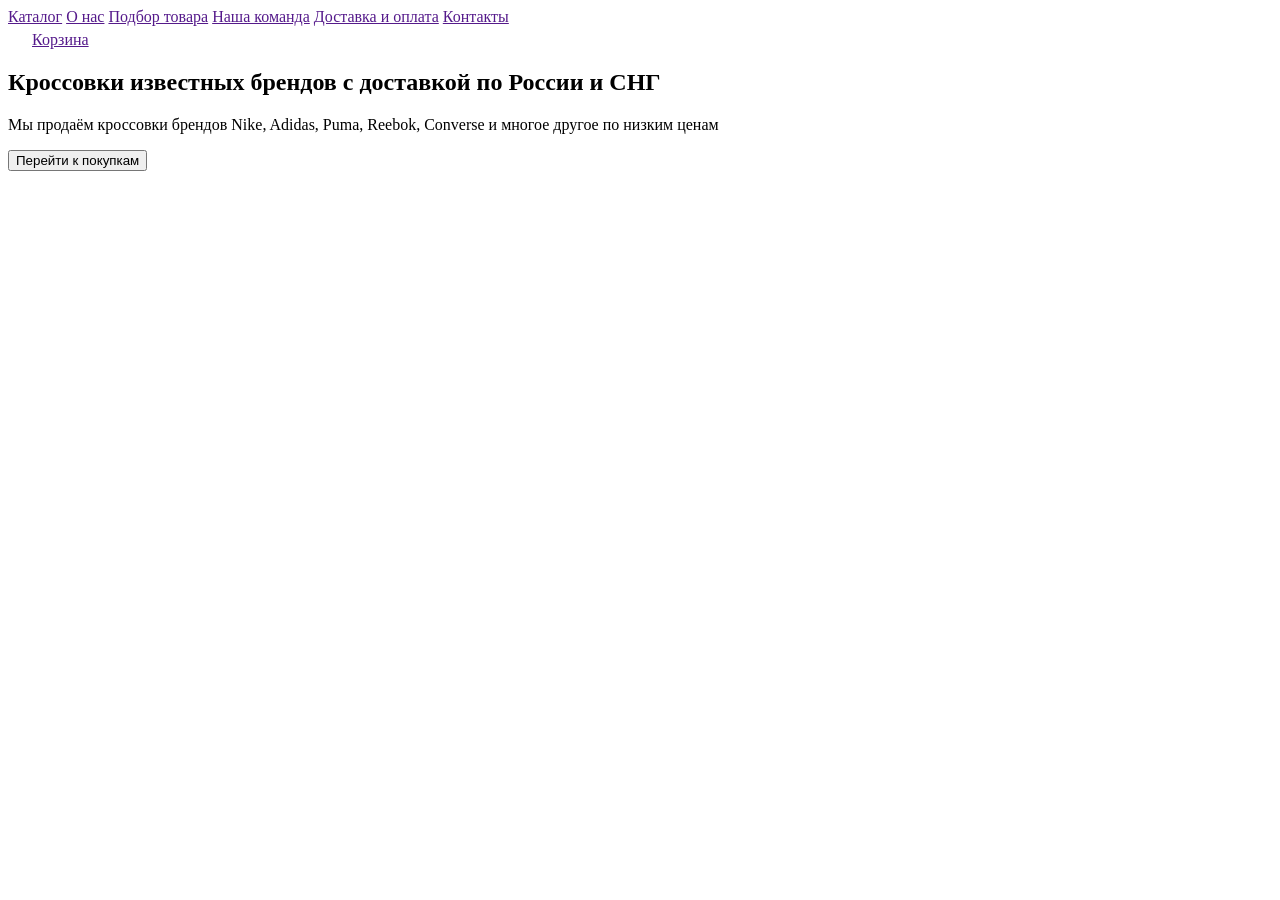
==== index.html @ 81a1a4a1 "Update index.html" ====
<!DOCTYPE html>
<html lang="en">
  <head>
    <meta charset="UTF-8">
    <meta name="viewport" content="width=device-width, initial-scale=1.0">
    <meta http-equiv="X-UA-Compatible" content="ie=edge">
    <title></title>
    <link rel="stylesheet" href="style.css">
  </head>
  <body>
    <header>
        <div class="menu">
            <a href="">Каталог</a>
            <a href="">О нас</a>
            <a href="">Подбор товара</a>
            <a href="">Наша команда</a>
            <a href="">Доставка и оплата</a>
            <a href="">Контакты</a>
        </div>
        <div class="cart">
            <img src="Vector.svg">
            <a href="">Корзина</a>
        </div>
        <div class="hero">
            <h2>Кроссовки известных брендов с доставкой по России и СНГ</h2>
            <p>Мы продаём кроссовки брендов Nike, Adidas, Puma, Reebok, Converse и многое другое по низким ценам</p>
            <button>Перейти к покупкам</button>
        </div>
    </header>
    <script src="script.js"></script>
  </body>
</html>
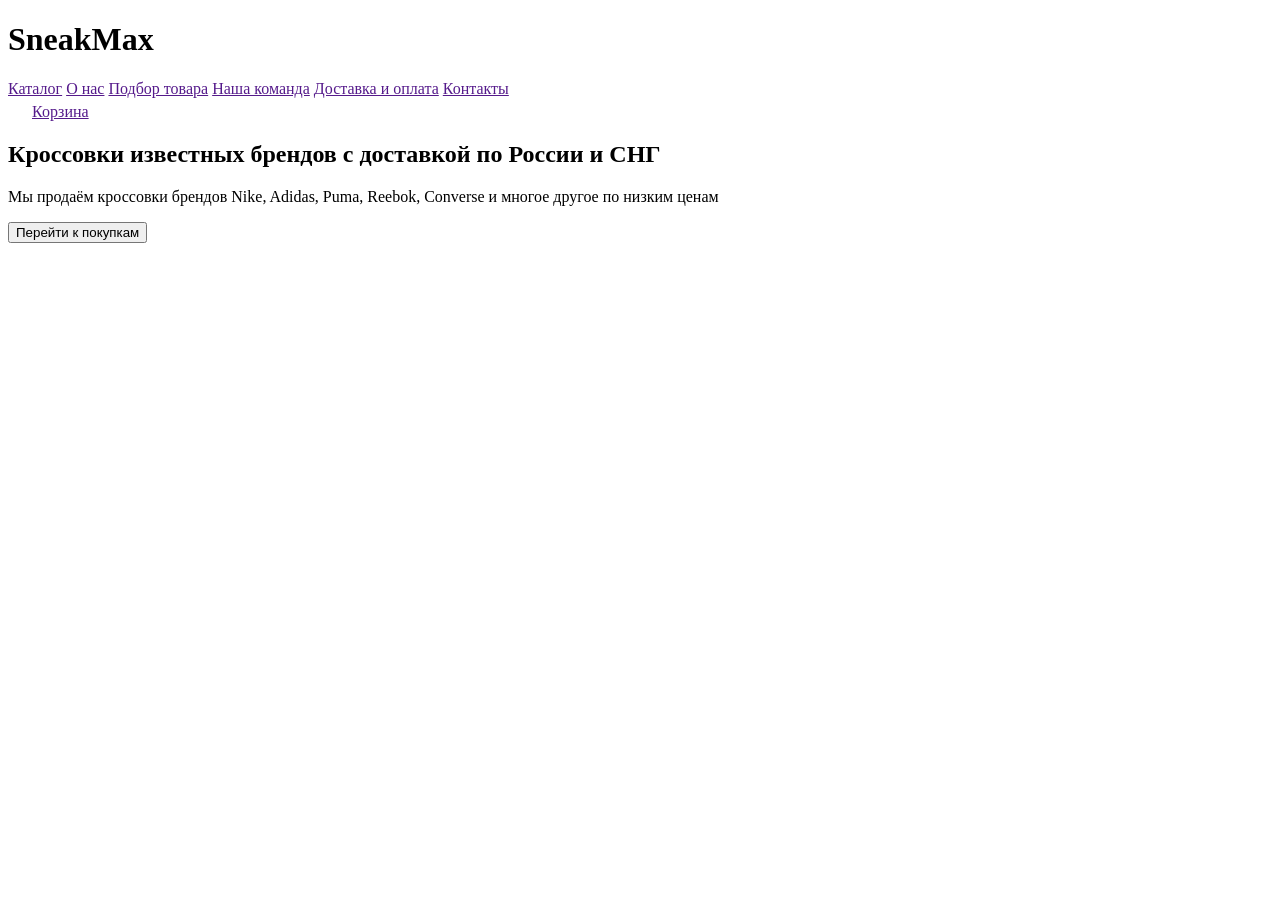
==== commit feb5aa9d: "Update index.html" ====
--- a/index.html
+++ b/index.html
@@ -4,11 +4,12 @@
     <meta charset="UTF-8">
     <meta name="viewport" content="width=device-width, initial-scale=1.0">
     <meta http-equiv="X-UA-Compatible" content="ie=edge">
-    <title></title>
+    <title>SneakMax</title>
     <link rel="stylesheet" href="style.css">
   </head>
   <body>
     <header>
+        <h1 class="logo">SneakMax</h1>
         <div class="menu">
             <a href="">Каталог</a>
             <a href="">О нас</a>
@@ -27,6 +28,10 @@
             <button>Перейти к покупкам</button>
         </div>
     </header>
+    <main>
+    </main>
+    <footer>
+    </footer>
     <script src="script.js"></script>
   </body>
 </html>
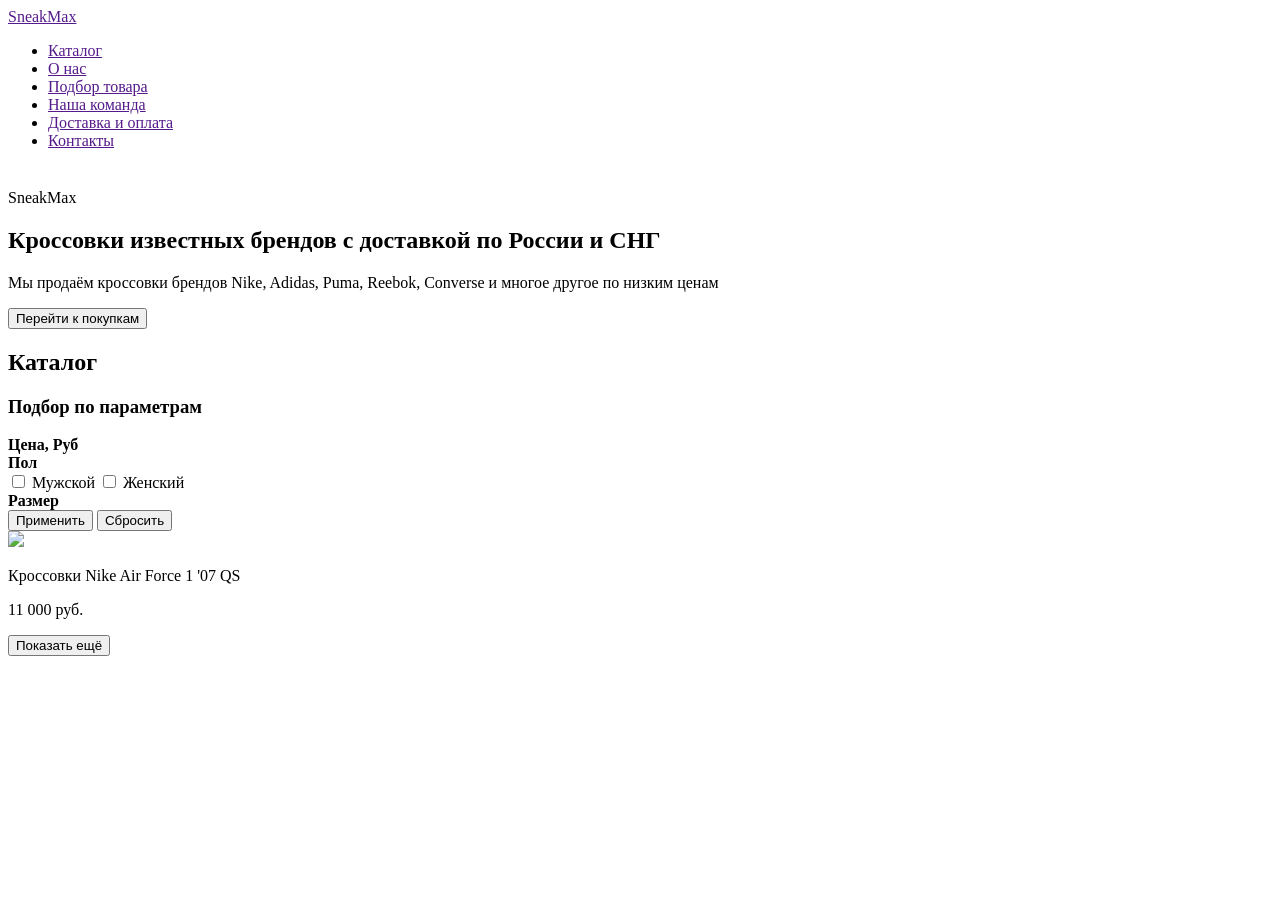
==== commit 68182c9c: "Update index.html" ====
--- a/index.html
+++ b/index.html
@@ -8,30 +8,81 @@
     <link rel="stylesheet" href="style.css">
   </head>
   <body>
-    <header>
-        <h1 class="logo">SneakMax</h1>
-        <div class="menu">
-            <a href="">Каталог</a>
-            <a href="">О нас</a>
-            <a href="">Подбор товара</a>
-            <a href="">Наша команда</a>
-            <a href="">Доставка и оплата</a>
-            <a href="">Контакты</a>
+    <header class="header">
+        <div class="container header_container grid">
+          <div class="header_left">
+            <a href="" class="logo">SneakMax</a>
+          </div>
+          <div class="header_right">
+            <nav class="nav header_nav">
+              <ul class="nav_list list_reset">
+                <li class="nav_item"><a href="" class="nav_link">Каталог</a></li>
+                <li class="nav_item"><a href="" class="nav_link">О нас</a></li>
+                <li class="nav_item"><a href="" class="nav_link">Подбор товара</a></li>
+                <li class="nav_item"><a href="" class="nav_link">Наша команда</a></li>
+                <li class="nav_item"><a href="" class="nav_link">Доставка и оплата</a></li>
+                <li class="nav_item"><a href="" class="nav_link">Контакты</a></li>
+              </ul>
+            </nav>
+            <div class="header_cart">
+              <a href="" class="cart_link"><img src="Vector.svg"></a>      
+            </div>
+          </div>
         </div>
-        <div class="cart">
-            <img src="Vector.svg">
-            <a href="">Корзина</a>
-        </div>
-        <div class="hero">
-            <h2>Кроссовки известных брендов с доставкой по России и СНГ</h2>
-            <p>Мы продаём кроссовки брендов Nike, Adidas, Puma, Reebok, Converse и многое другое по низким ценам</p>
-            <button>Перейти к покупкам</button>
-        </div>
-    </header>
-    <main>
-    </main>
-    <footer>
-    </footer>
+      </header>
+      <main class="main">
+        <section class="hero">
+          <span class="hero_bg-text">SneakMax</span>
+          <div class="cantainer hero_container">
+            <h1 class="hero_title">Кроссовки известных брендов с доставкой по России и СНГ</h1>
+            <p class="hero_text">Мы продаём кроссовки брендов Nike, Adidas, Puma, Reebok, Converse и многое другое по низким ценам</p>
+            <button class="hero_button">Перейти к покупкам</button>
+          </div>
+        </section>
+        <section class="catalog">
+          <div class="container catalog_container">
+            <h2 class="catalog_title">Каталог</h2>
+            <div class="catalog_content grid">
+              <div class="catalog_left">
+                <div class="catalog_fitter">
+                  <h3 class="catalog_subtitle">Подбор по параметрам</h3>
+                  <div class="catalog_prop">
+                    <strong class="catalog_caption">Цена, Руб</strong>
+                  </div>
+                  <div class="catalog_prop">
+                    <strong class="catalog_caption">Пол</strong>
+                    <div class="catalog_checkbox">
+                      <label class="checkbox">
+                        <input type="checkbox" class="input_checkbox">
+                        <span>Мужской</span>
+                      </label>
+                      <label class="checkbox">
+                        <input type="checkbox" class="input_checkbox">
+                        <span>Женский</span>
+                      </label>
+                    </div>
+                  </div>
+                  <div class="catalog_prop">
+                    <strong class="catalog_caption">Размер</strong>
+                  </div>
+                  <div class="catalog_buttons">
+                    <button class="submit">Применить</button>
+                    <button class="reset">Сбросить</button>
+                  </div>
+                </div>
+              </div>
+              <div class="catalog_right">
+                <div class="catalog_card">
+                  <img src="6a4ccb733d5636cb20ebbdfd22ef229cec9df732.jpg">
+                  <p class="catalog_text">Кроссовки Nike Air Force 1 '07 QS</p>
+                  <p>11 000 руб.</p>
+                </div>
+                <button>Показать ещё</button>
+              </div>
+            </div>
+          </div>
+        </section>
+      </main>        
     <script src="script.js"></script>
   </body>
 </html>
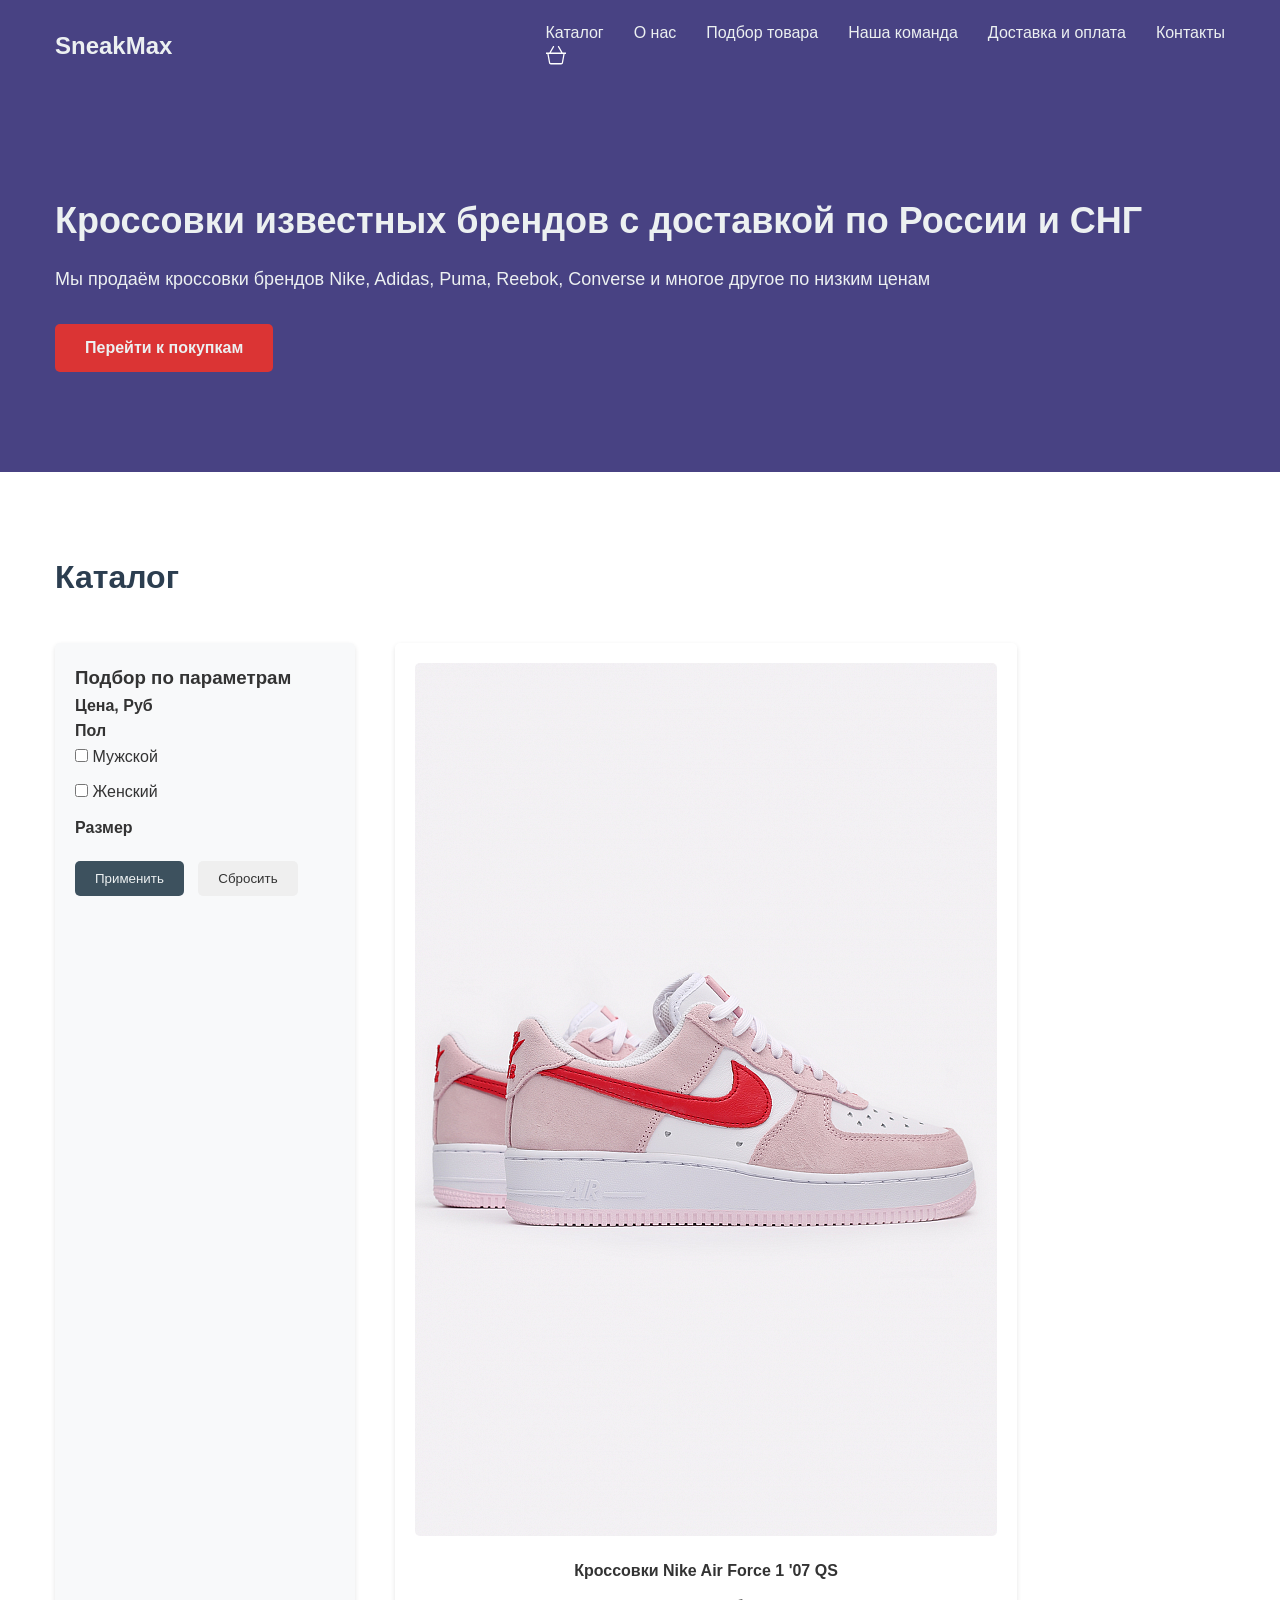
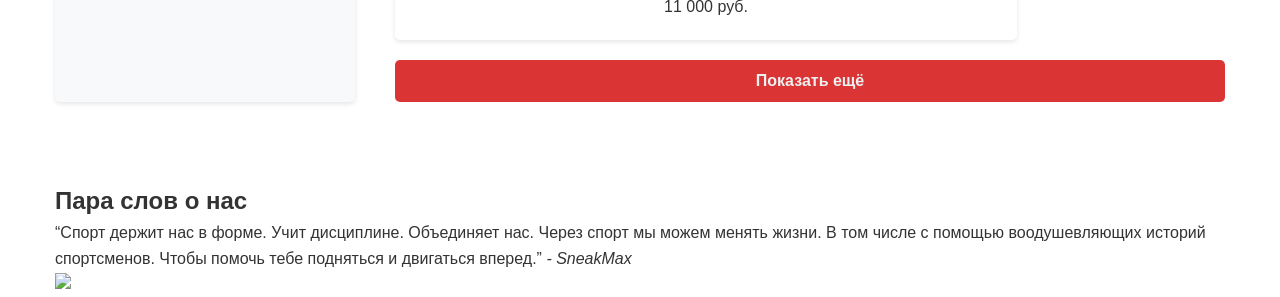
==== commit 6c8f27b0: "Update index.html" ====
--- a/index.html
+++ b/index.html
@@ -8,7 +8,8 @@
     <link rel="stylesheet" href="style.css">
   </head>
   <body>
-    <header class="header">
+    <div class="site_container">
+      <header class="header">
         <div class="container header_container grid">
           <div class="header_left">
             <a href="" class="logo">SneakMax</a>
@@ -33,7 +34,7 @@
       <main class="main">
         <section class="hero">
           <span class="hero_bg-text">SneakMax</span>
-          <div class="cantainer hero_container">
+          <div class="container hero_container">
             <h1 class="hero_title">Кроссовки известных брендов с доставкой по России и СНГ</h1>
             <p class="hero_text">Мы продаём кроссовки брендов Nike, Adidas, Puma, Reebok, Converse и многое другое по низким ценам</p>
             <button class="hero_button">Перейти к покупкам</button>
@@ -82,7 +83,22 @@
             </div>
           </div>
         </section>
-      </main>        
+        <section class="about">
+          <div class="container about_container">
+            <div class="about_text">
+              <h2 class="about_title">Пара слов о нас</h2>
+              <p class="about_descr">
+                <q class="about_quote">Спорт держит нас в форме. Учит дисциплине. Объединяет нас. Через спорт мы можем менять жизни. В том числе с помощью воодушевляющих историй спортсменов. Чтобы помочь тебе подняться и двигаться вперед.</q>
+                <cite class="about_author">- SneakMax</cite>
+              </p>
+            </div>
+            <div class="about_image">
+              <img src="dc7767b3abbc602e319bc768a28b83253dd826bc.jpg">
+            </div>
+          </div>
+        </section>
+      </main>
+    </div>
     <script src="script.js"></script>
   </body>
 </html>
--- a/style.css
+++ b/style.css
@@ -0,0 +1,218 @@
+* {
+  margin: 0;
+  padding: 0;
+  box-sizing: border-box;
+}
+
+body{
+    font-family: 'Montserrat', sans-serif;
+    color: #333;
+    line-height: 1.6;
+}
+
+.container{
+    max-width: 1200px;
+    margin: 0 auto;
+    padding: 0 15px;
+}
+
+.grid{
+    display: grid;
+    grid-template-columns: repeat(auto-fit, minmax(300px, 1fr));
+    gap: 20px;
+}
+
+.header{
+    background-color: #484283;
+    padding: 20px 0;
+}
+
+.header_container{
+    display: flex;
+    justify-content: space-between;
+    align-items: center;
+}
+
+.logo{
+    color: #ecf0f1;
+    font-size: 24px;
+    font-weight: bold;
+    text-decoration: none;
+}
+
+.nav_list{
+    list-style: none;
+    display: flex;
+    gap: 30px;
+}
+
+.nav_link{
+    color: #ecf0f1;
+    text-decoration: none;
+    font-weight: 500;
+    transition: color 0.3s;
+}
+
+.nav_link:hover{
+    color: #3498db;
+}
+
+.header_cart{
+    display: flex;
+    align-items: center;
+}
+
+.cart_link{
+    color: #ecf0f1;
+    text-decoration: none;
+}
+
+.hero{
+    background-color: #484283;
+    color: #ecf0f1;
+    padding: 100px 0;
+    position: relative;
+}
+
+.hero_bg-text{
+    position: absolute;
+    top: 50%;
+    left: 50%;
+    transform: translate(-50%, -50%);
+    font-size: 100px;
+    opacity: 0.1;
+    font-weight: bold;
+    z-index: -1;
+}
+
+.hero_title{
+    font-size: 36px;
+    font-weight: bold;
+    margin: 0 0 15px 0;
+}
+
+.hero_text{
+    font-size: 18px;
+    margin: 0 0 30px 0;
+}
+
+.hero_button{
+    background-color: #db3434;
+    color: #ecf0f1;
+    border: none;
+    padding: 15px 30px;
+    font-size: 16px;
+    font-weight: bold;
+    border-radius: 5px;
+    cursor: pointer;
+    transition: background-color 0.3s;
+}
+
+.hero_button:hover{
+    background-color: #b92929;
+}
+
+.catalog{
+    padding: 80px 0;
+}
+
+.catalog_title{
+    font-size: 32px;
+    font-weight: bold;
+    margin: 0 0 40px 0;
+    color: #2c3e50;
+}
+
+.catalog_content{
+    display: grid;
+    grid-template-columns: 300px 1fr;
+    gap: 40px;
+}
+
+.catalog_left{
+    background-color: #f8f9fa;
+    padding: 20px;
+    border-radius: 5px;
+    box-shadow: 0 2px 5px rgba(0, 0, 0, 0.1);
+}
+
+.catalog_subitle{
+    font-size: 20px;
+    font-weight: bold;
+    margin: 0 0 20px 0;
+}
+
+.catalog_caption{
+    font-weight: bold;
+    margin-bottom: 10px;
+}
+
+.catalog_checkbox label{
+    display: block;
+    margin: 0 0 10px 0;
+}
+
+.catalog_buttons{
+    margin: 20px 0 0 0;
+}
+
+.submit, .reset{
+    padding: 10px 20px;
+    border: none;
+    border-radius: 5px;
+    cursor: pointer;
+    margin: 0 10px 0 0;
+}
+
+.submit{
+    background-color: #3d515e;
+    color: #ecf0f1;
+}
+
+.reset{
+    color: #333;
+}
+
+.catalog_right{
+    display: flex;
+    flex-wrap: wrap;
+    gap: 20px;
+}
+
+.catalog_card{
+    background-color: #fff;
+    border-radius: 5px;
+    box-shadow: 0 2px 5px rgba(0, 0, 0, 0.1);
+    padding: 20px;
+    text-align: center;
+    transition: transform 0.3s;
+}
+
+.catalog_card:hover{
+    transform: translateY(-5px);
+}
+
+.catalog_card img{
+    width: 100%;
+    height: auto;
+    border-radius: 5px;
+    margin: 0 0 15px 0;
+}
+
+.catalog_text{
+    font-size: 16px;
+    font-weight: bold;
+    margin: 0 0 10px 0;
+}
+
+.catalog_right button{
+    width: 100%;
+    background-color: #db3434;
+    color: #ecf0f1;
+    border: none;
+    padding: 12px;
+    border-radius: 5px;
+    font-size: 16px;
+    font-weight: bold;
+    cursor: pointer;
+}
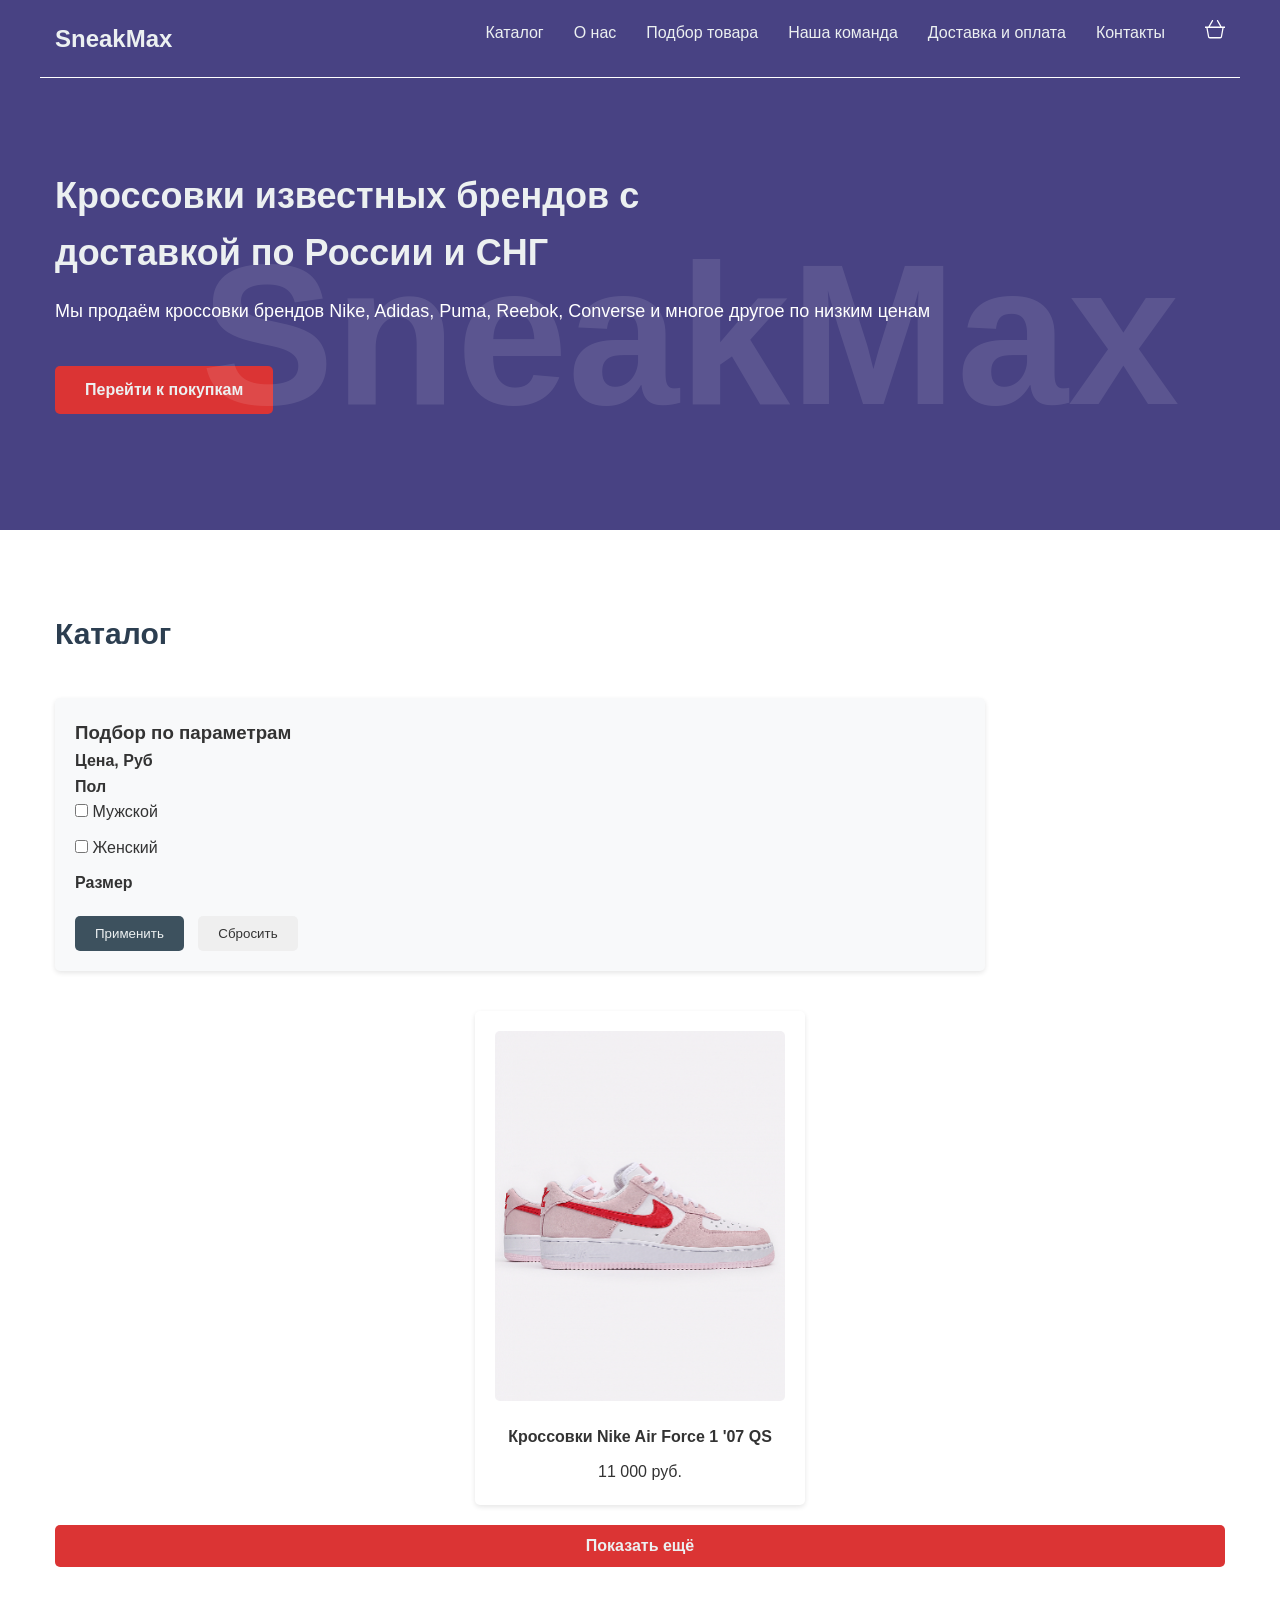
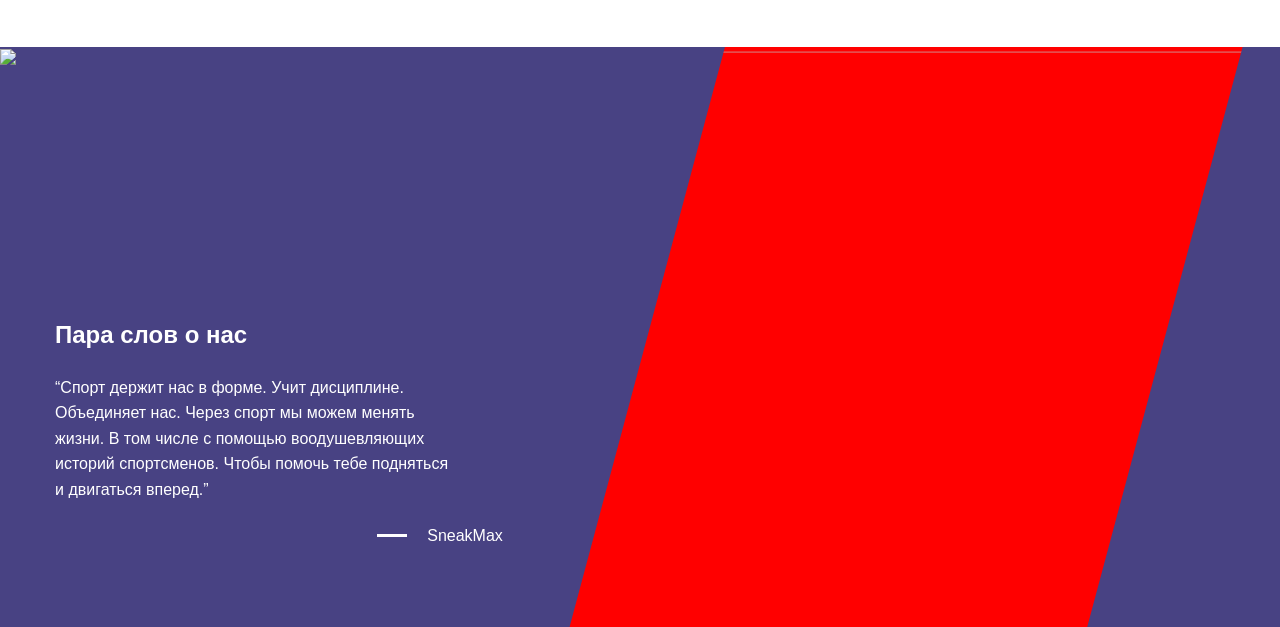
==== commit 62ff3267: "Update index.html" ====
--- a/index.html
+++ b/index.html
@@ -84,12 +84,13 @@
           </div>
         </section>
         <section class="about">
+          <img class="about_figure" src="figure.svg">
           <div class="container about_container">
             <div class="about_text">
               <h2 class="about_title">Пара слов о нас</h2>
               <p class="about_descr">
                 <q class="about_quote">Спорт держит нас в форме. Учит дисциплине. Объединяет нас. Через спорт мы можем менять жизни. В том числе с помощью воодушевляющих историй спортсменов. Чтобы помочь тебе подняться и двигаться вперед.</q>
-                <cite class="about_author">- SneakMax</cite>
+                <cite class="about_author">SneakMax</cite>
               </p>
             </div>
             <div class="about_image">
--- a/style.css
+++ b/style.css
@@ -18,19 +18,43 @@
 
 .grid{
     display: grid;
-    grid-template-columns: repeat(auto-fit, minmax(300px, 1fr));
-    gap: 20px;
+    grid-template-columns: repeat(12, 1fr);
+    row-gap: 20px;
+    column-gap: 20px;
 }
 
 .header{
+    position: fixed;
     background-color: #484283;
-    padding: 20px 0;
+    left: 0;
+    top: 0;
+    width: 100%;
+    z-index: 100;
 }
 
 .header_container{
-    display: flex;
-    justify-content: space-between;
-    align-items: center;
+    position: relative;
+    padding: 20px 15px 20px 15px;
+}
+
+.header_container::before{
+    position: absolute;
+    content: "";
+    bottom: 0;
+    height: 1px;
+    background-color: white;
+    width: 100%;
+}
+
+.header_left{
+    grid-column-start: span 2;
+    grid-column-end: auto;
+}
+
+.header_right{
+    display: flex;
+    justify-content: flex-end;
+    grid-column: 10 span;
 }
 
 .logo{
@@ -58,8 +82,8 @@
 }
 
 .header_cart{
-    display: flex;
-    align-items: center;
+    position: relative;
+    margin-left: 40px;
 }
 
 .cart_link{
@@ -70,8 +94,9 @@
 .hero{
     background-color: #484283;
     color: #ecf0f1;
-    padding: 100px 0;
-    position: relative;
+    padding: 130px 0;
+    position: relative;
+    height: 530px;
 }
 
 .hero_bg-text{
@@ -79,21 +104,31 @@
     top: 50%;
     left: 50%;
     transform: translate(-50%, -50%);
-    font-size: 100px;
+    font-size: 200px;
     opacity: 0.1;
     font-weight: bold;
-    z-index: -1;
+    z-index: 10;
+    margin-top: 70px;
+    margin-left: 50px;
+    line-height: 200px;
+    color: white;
 }
 
 .hero_title{
     font-size: 36px;
     font-weight: bold;
-    margin: 0 0 15px 0;
+    margin: 0;
+    margin-top: 50px;
+    margin-bottom: 15px;
+    max-width: 50%;
 }
 
 .hero_text{
     font-size: 18px;
-    margin: 0 0 30px 0;
+    margin: 0;
+    color: white;
+    max-width: calc(50%-100px);
+    margin-bottom: 40px;
 }
 
 .hero_button{
@@ -112,12 +147,22 @@
     background-color: #b92929;
 }
 
+.hero_container{
+    position: relative;
+    z-index: 5;
+    display: flex;
+    flex-direction: column;
+    align-items: flex-start;
+    justify-content: center;
+    height: 100%;
+}
+
 .catalog{
     padding: 80px 0;
 }
 
 .catalog_title{
-    font-size: 32px;
+    font-size: 30px;
     font-weight: bold;
     margin: 0 0 40px 0;
     color: #2c3e50;
@@ -134,6 +179,7 @@
     padding: 20px;
     border-radius: 5px;
     box-shadow: 0 2px 5px rgba(0, 0, 0, 0.1);
+    grid-column: 3 span;
 }
 
 .catalog_subitle{
@@ -175,8 +221,11 @@
 
 .catalog_right{
     display: flex;
+    flex-direction: column;
     flex-wrap: wrap;
     gap: 20px;
+    align-items: center;
+    grid-column: 9 span;
 }
 
 .catalog_card{
@@ -193,8 +242,8 @@
 }
 
 .catalog_card img{
-    width: 100%;
-    height: auto;
+    width: 290px;
+    height: 370px;
     border-radius: 5px;
     margin: 0 0 15px 0;
 }
@@ -216,3 +265,80 @@
     font-weight: bold;
     cursor: pointer;
 }
+
+.about{
+    position: relative;
+    overflow: hidden;
+    height: 580px;
+    background-color: #484283;
+}
+
+.about_container{
+    position: relative;
+    display: flex;
+    align-items: center;
+    height: 100%;
+}
+
+.about_text{
+    width: 34%;
+    transform: translateY(70px);
+}
+
+.about_title{
+    margin-bottom: 20px;
+    color: white;
+}
+
+.about_descr{
+    font: var(--middle-book);
+    color: white;
+}
+
+.about_quote{
+    display: inline-block;
+    margin-bottom: 20px;
+    font: inherit;
+}
+
+.about_author{
+    display: flex;
+    align-items: center;
+    justify-content: flex-end;
+    font: var(--prehigh-regular);
+    font-style: normal;
+    transform: translateX(50px);
+}
+
+.about_author::before{
+    content: "";
+    display: inline-block;
+    margin-right: 20px;
+    width: 30px;
+    height: 3px;
+    background-color: white;
+}
+
+.about_image{
+    position: absolute;
+    right: 100px;
+    top: -150px;
+    flex-shrink: 0;
+    overflow: hidden;
+    width: 500px;
+    height: 950px;
+    background-color: red;
+    transform: rotate(15deg);
+}
+
+.about_image img{
+    position: absolute;
+    left: 50%;
+    top: 0;
+    width: 200%;
+    height: 100%;
+    max-width: none;
+    -o-object-fit: cover;
+    object-fit: cover;
+    transform: rotate(-15deg) translateX(-50%);
+}
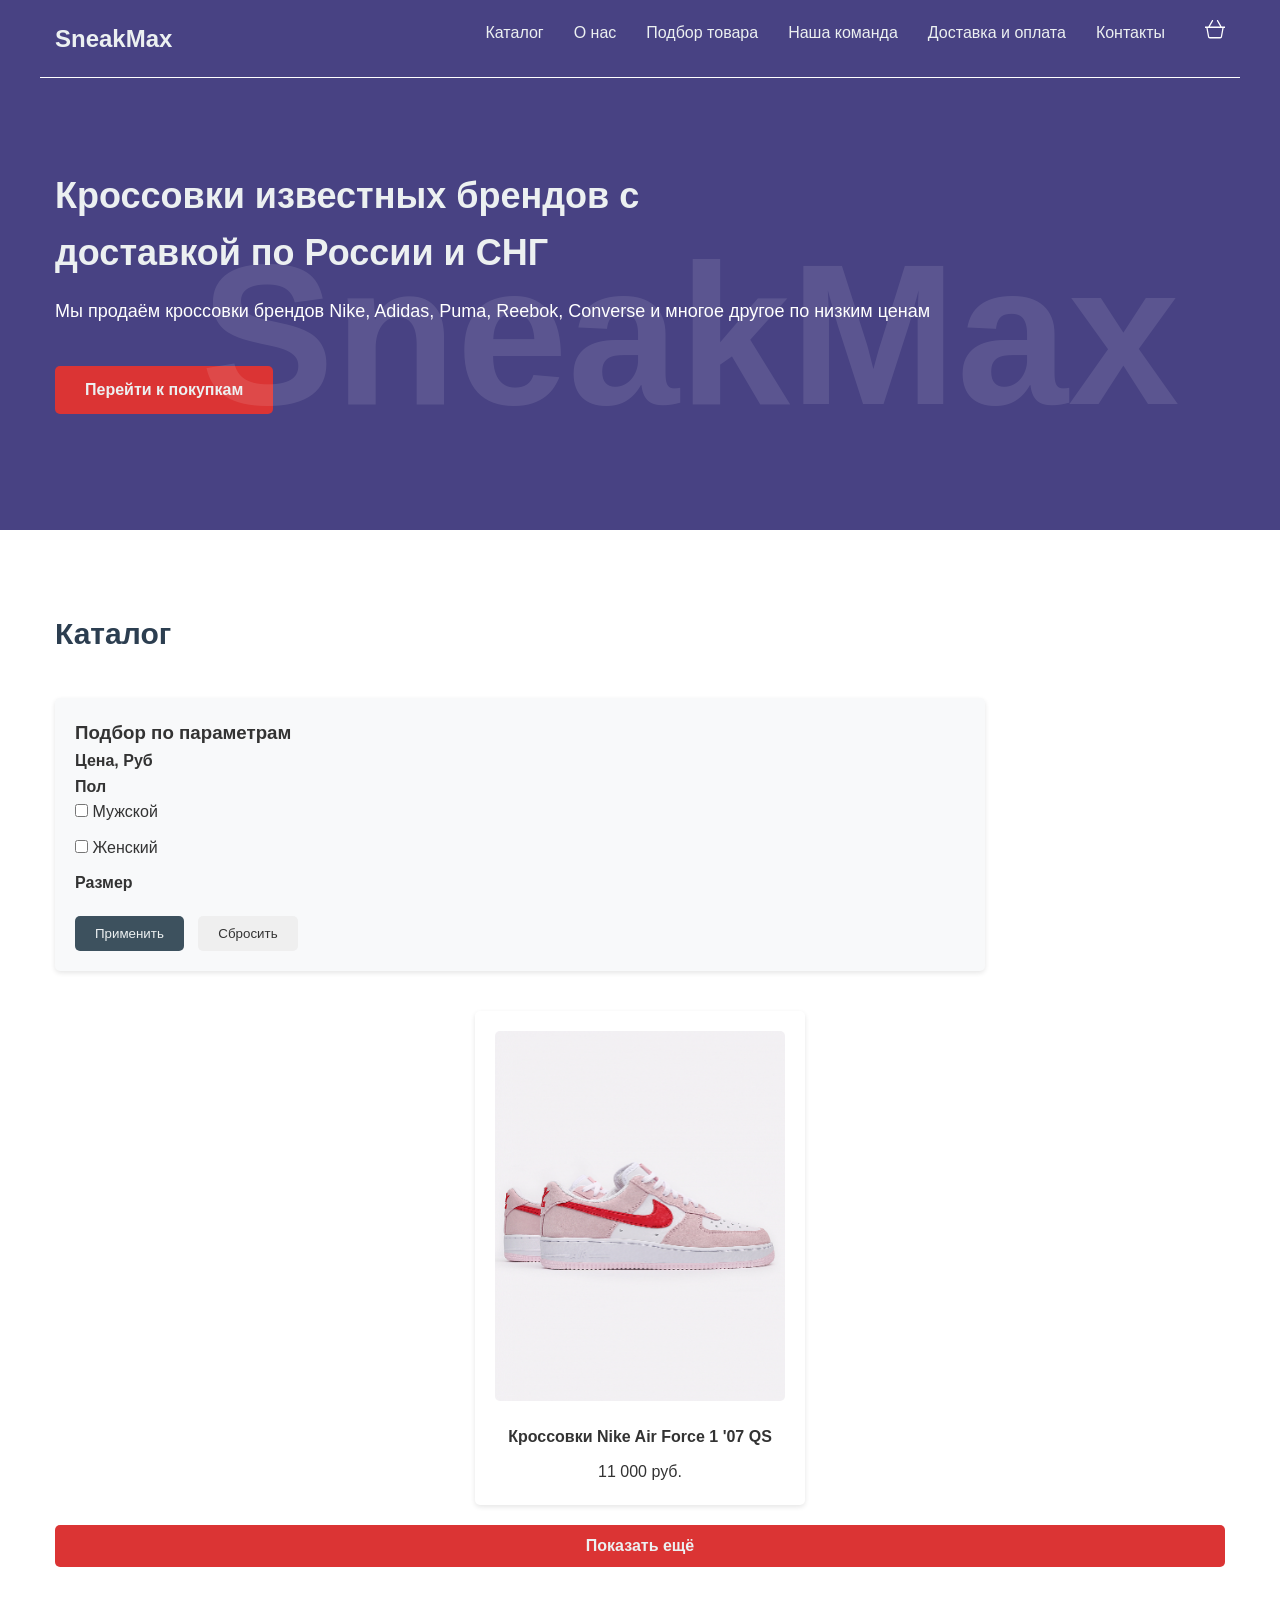
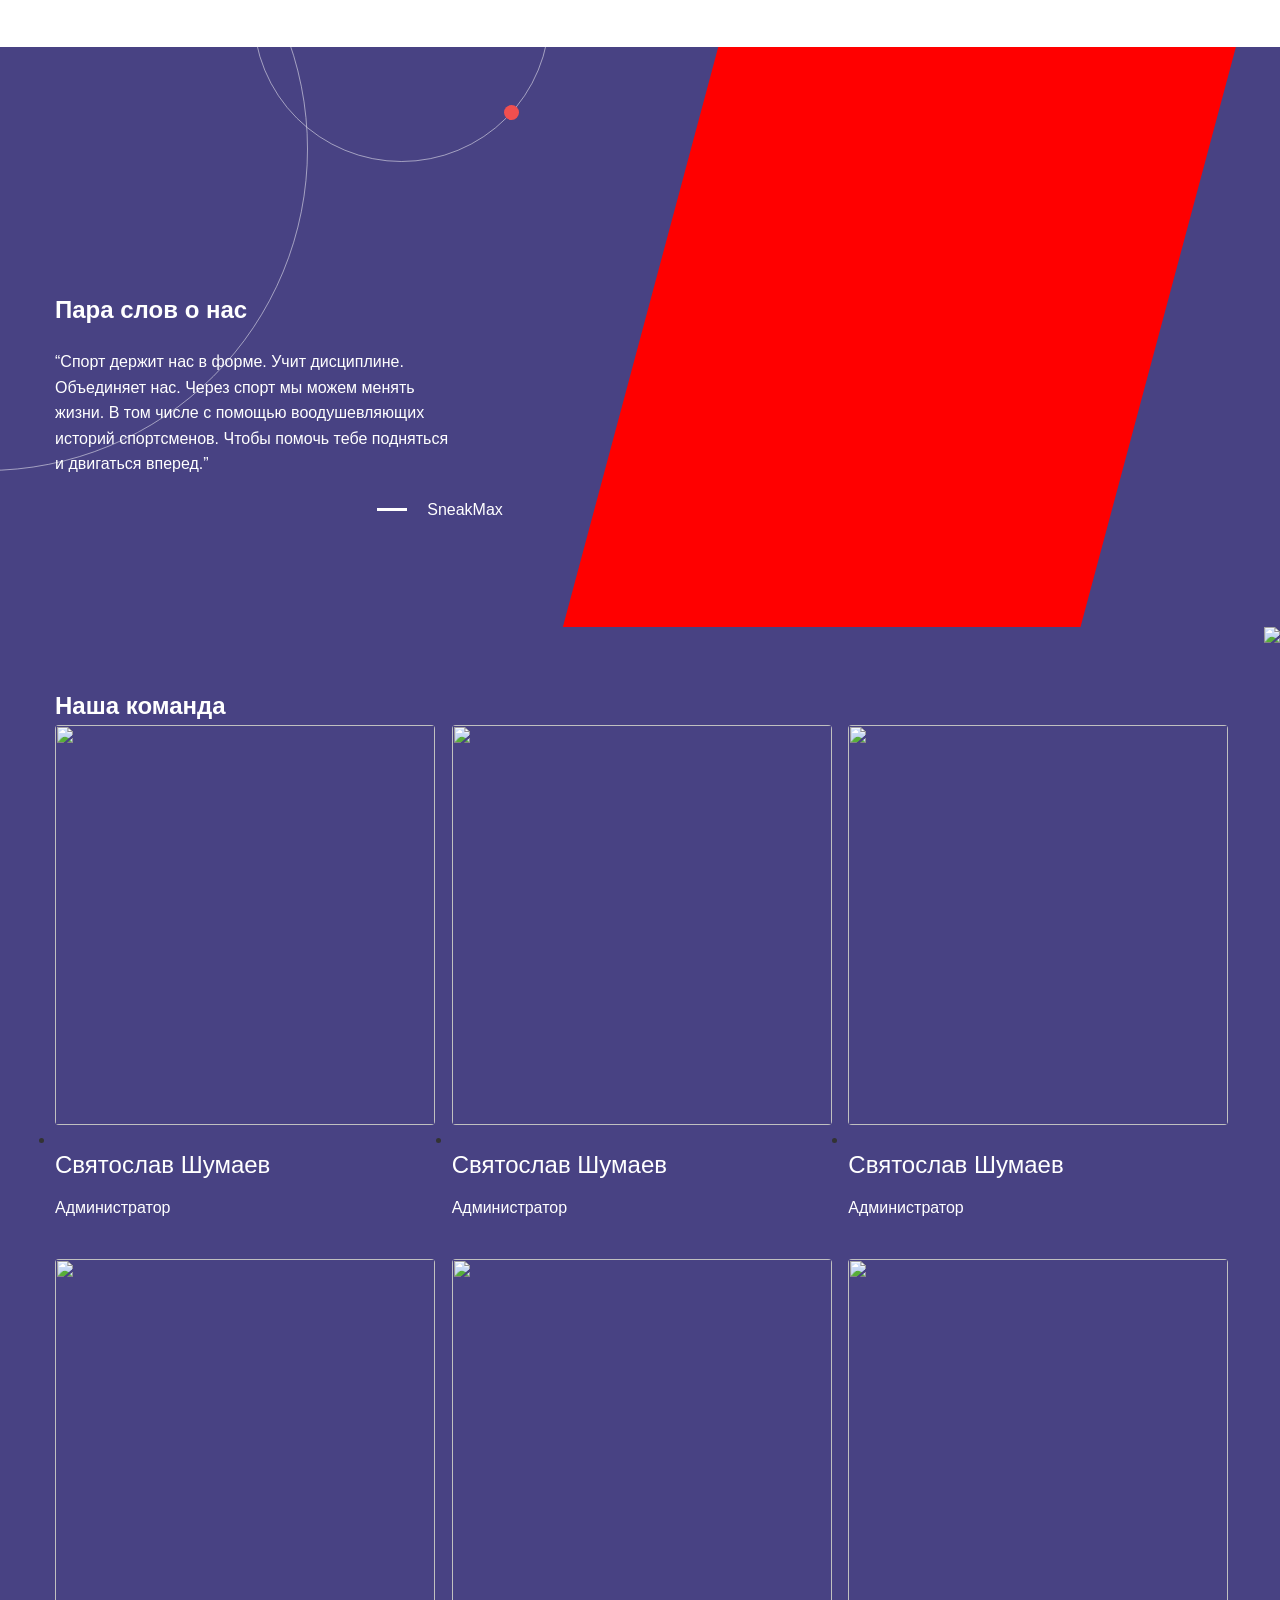
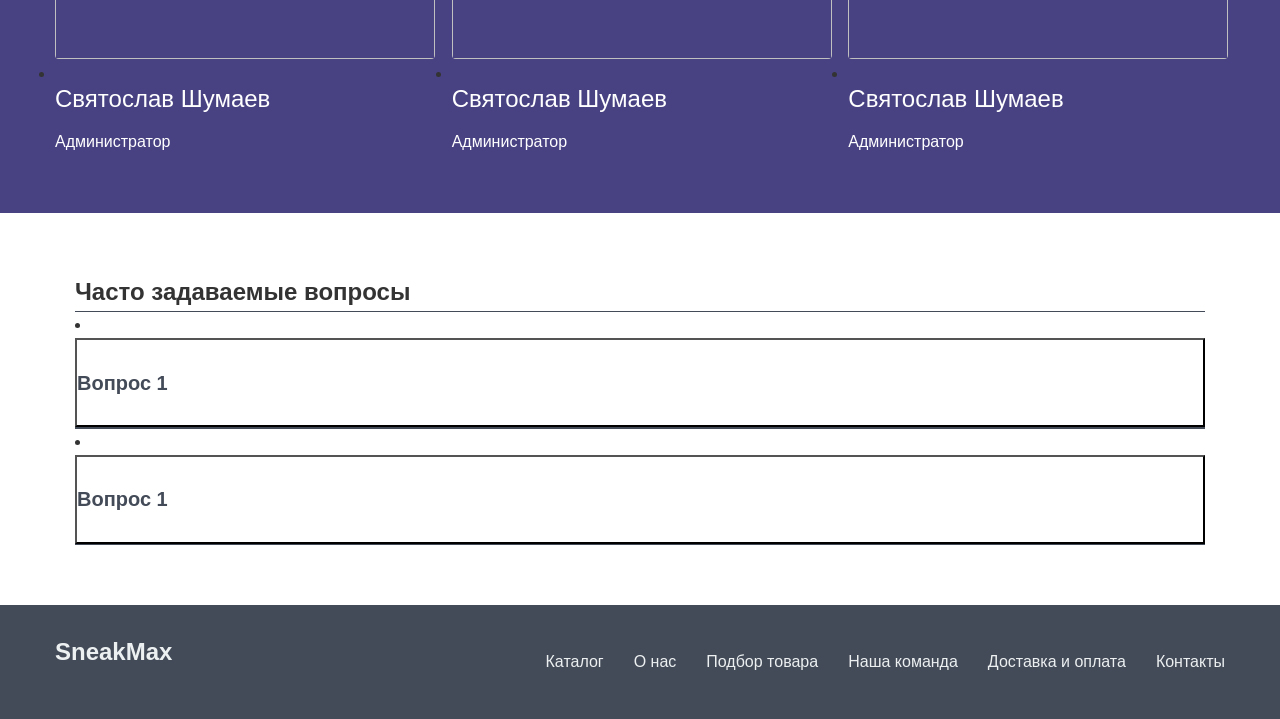
==== commit e3bfd603: "Update index.html" ====
--- a/index.html
+++ b/index.html
@@ -98,7 +98,89 @@
             </div>
           </div>
         </section>
+        <section class="team">
+          <img class="team_figure" src="Group 72.svg">
+          <div class="container">
+            <h2 class="team_title">Наша команда</h2>
+            <ul class="team_list list-reset grid">
+              <li class="team_item">
+                <img class="team_img" src="team-1.jpg">
+                <strong class="team_subtitle">Святослав Шумаев</strong>
+                <span class="team_post">Администратор</span>
+              </li>
+              <li class="team_item">
+                <img class="team_img" src="team-1.jpg">
+                <strong class="team_subtitle">Святослав Шумаев</strong>
+                <span class="team_post">Администратор</span>
+              </li>
+              <li class="team_item">
+                <img class="team_img" src="team-1.jpg">
+                <strong class="team_subtitle">Святослав Шумаев</strong>
+                <span class="team_post">Администратор</span>
+              </li>
+              <li class="team_item">
+                <img class="team_img" src="team-1.jpg">
+                <strong class="team_subtitle">Святослав Шумаев</strong>
+                <span class="team_post">Администратор</span>
+              </li>
+              <li class="team_item">
+                <img class="team_img" src="team-1.jpg">
+                <strong class="team_subtitle">Святослав Шумаев</strong>
+                <span class="team_post">Администратор</span>
+              </li>
+              <li class="team_item">
+                <img class="team_img" src="team-1.jpg">
+                <strong class="team_subtitle">Святослав Шумаев</strong>
+                <span class="team_post">Администратор</span>
+              </li>
+            </ul>
+          </div>
+        </section>
+        <section class="faq">
+          <div class="container">
+            <h2 class="faq_title">Часто задаваемые вопросы</h2>
+            <ui class="faq_list">
+              <li class="faq-accordion">
+                <button class="faq-accordion_control">
+                  <span class="faq-accordion_title">Вопрос 1</span>
+                  <span class="faq-accordion_icon"></span>
+                </button>
+                <div class="faq-accordion_content">
+                  <p>А это ответ 1: в комплексе функционируют 6 детских садов с площадками, воспитателями и всякими другими людьми</p>
+                </div>
+              </li>
+              <li class="faq-accordion">
+                <button class="faq-accordion_control">
+                  <span class="faq-accordion_title">Вопрос 1</span>
+                  <span class="faq-accordion_icon"></span>
+                </button>
+                <div class="faq-accordion_content">
+                  <p>А это ответ 1: в комплексе функционируют 6 детских садов с площадками, воспитателями и всякими другими людьми</p>
+                </div>
+              </li>
+            </ui>
+          </div>
+        </section>
       </main>
+      <footer class="footer">
+        <div class="container footer_container">
+          <div class="footer_left">
+            <a href="" class="logo">SneakMax</a>
+          </div>
+          <div class="footer_right">
+            <nav class="nav footer_nav">
+              <ul class="nav_list list_reset">
+                <li class="nav_item"><a href="" class="nav_link">Каталог</a></li>
+                <li class="nav_item"><a href="" class="nav_link">О нас</a></li>
+                <li class="nav_item"><a href="" class="nav_link">Подбор товара</a></li>
+                <li class="nav_item"><a href="" class="nav_link">Наша команда</a></li>
+                <li class="nav_item"><a href="" class="nav_link">Доставка и оплата</a></li>
+                <li class="nav_item"><a href="" class="nav_link">Контакты</a></li>
+              </ul>
+            </nav>
+          </div>
+        </div>
+      </footer>
     </div>
     <script src="script.js"></script>
   </body>
--- a/style.css
+++ b/style.css
@@ -271,6 +271,12 @@
     overflow: hidden;
     height: 580px;
     background-color: #484283;
+}
+
+.about_figure{
+    position: absolute;
+    left: 0;
+    top: 0;
 }
 
 .about_container{
@@ -342,3 +348,151 @@
     object-fit: cover;
     transform: rotate(-15deg) translateX(-50%);
 }
+
+.team{
+    position: relative;
+    padding: 60px 0;
+    background-color: #484283;
+}
+
+.team_figure{
+    position: absolute;
+    right: 0;
+    top: 0;
+}
+
+.team_title{
+    color: white;
+}
+
+.team_list{
+    position: relative;
+    z-index: 5;
+    row-gap: 40px;
+    column-gap: 20px;
+}
+
+.team_item{
+    grid-column: 4 span;
+}
+
+.team_img{
+    overflow: hidden;
+    margin-bottom: 20px;
+    border-radius: 4px;
+    width: 380px;
+    height: 400px;
+}
+
+.team_subtitle{
+    display: block;
+    margin-bottom: 20px;
+    font-weight: 400;
+    font-size: 24px;
+    line-height: 24px;
+    color: white;
+}
+
+.team_post{
+    display: block;
+    font-weight: 400;
+    font-size: 16px;
+    line-height: 140%;
+    color: white;
+}
+
+.faq{
+    padding: 60px;
+}
+
+.faq_list{
+    margin: 0 auto;
+    max-width: 880px;
+}
+
+.faq-accordion{
+    border-top: 1px solid #444b58;
+    border-bottom: 1px solid #444b58;
+}
+
+.faq-accordion_control {
+    display: flex;
+    align-items: center;
+    justify-content: space-between;
+    padding: 30px 0;
+    width: 100%;
+    font-weight: 600;
+    font-size: 20px;
+    line-height: 20px;
+    text-align: left;
+    color: #444b58;
+    background-color: transparent;
+    cursor: pointer;
+}
+
+.btn-reset {
+    border: none;
+    padding: 0;
+    background: transparent;
+    cursor: pointer;
+}
+
+.faq-accordion_icon {
+    display: inline-block;
+    width: 25px;
+    height: 25px;
+    background-image: url(cross.svg);
+    background-position: center;
+    background-size: cover;
+    background-repeat: no-repeat;
+    transition: transform 0.3s ease-out;
+}
+
+.faq-accordion_content {
+    overflow: hidden;
+    padding-right: 70px;
+    padding-bottom: 0;
+    max-height: 0;
+    box-sizing: content-box;
+    font-weight: 400;
+    font-size: 16px;
+    line-height: 140%;
+    color: rgba(36, 36, 36, 0.5);
+    opacity: 0;
+    transition: all 0.3s ease-out;
+    will-change: max-height; 
+}
+
+.accordion_control {
+  width: 100%;
+  background-color: transparent;
+  cursor: pointer; }
+
+.open .faq-accordion_icon {
+  transform: rotate(45deg); 
+}
+
+.open .faq-accordion_content {
+  padding-bottom: 18px;
+  opacity: 1; 
+}
+
+.footer {
+    padding: 28px 0;
+    background-color: #444b58;
+}
+
+.footer_container {
+    display: flex;
+    align-items: center;
+    justify-content: space-between;
+}
+
+.footer_left{
+    margin-bottom: 20px;
+}
+
+.nav_list {
+    display: flex;
+    align-self: center;
+}
